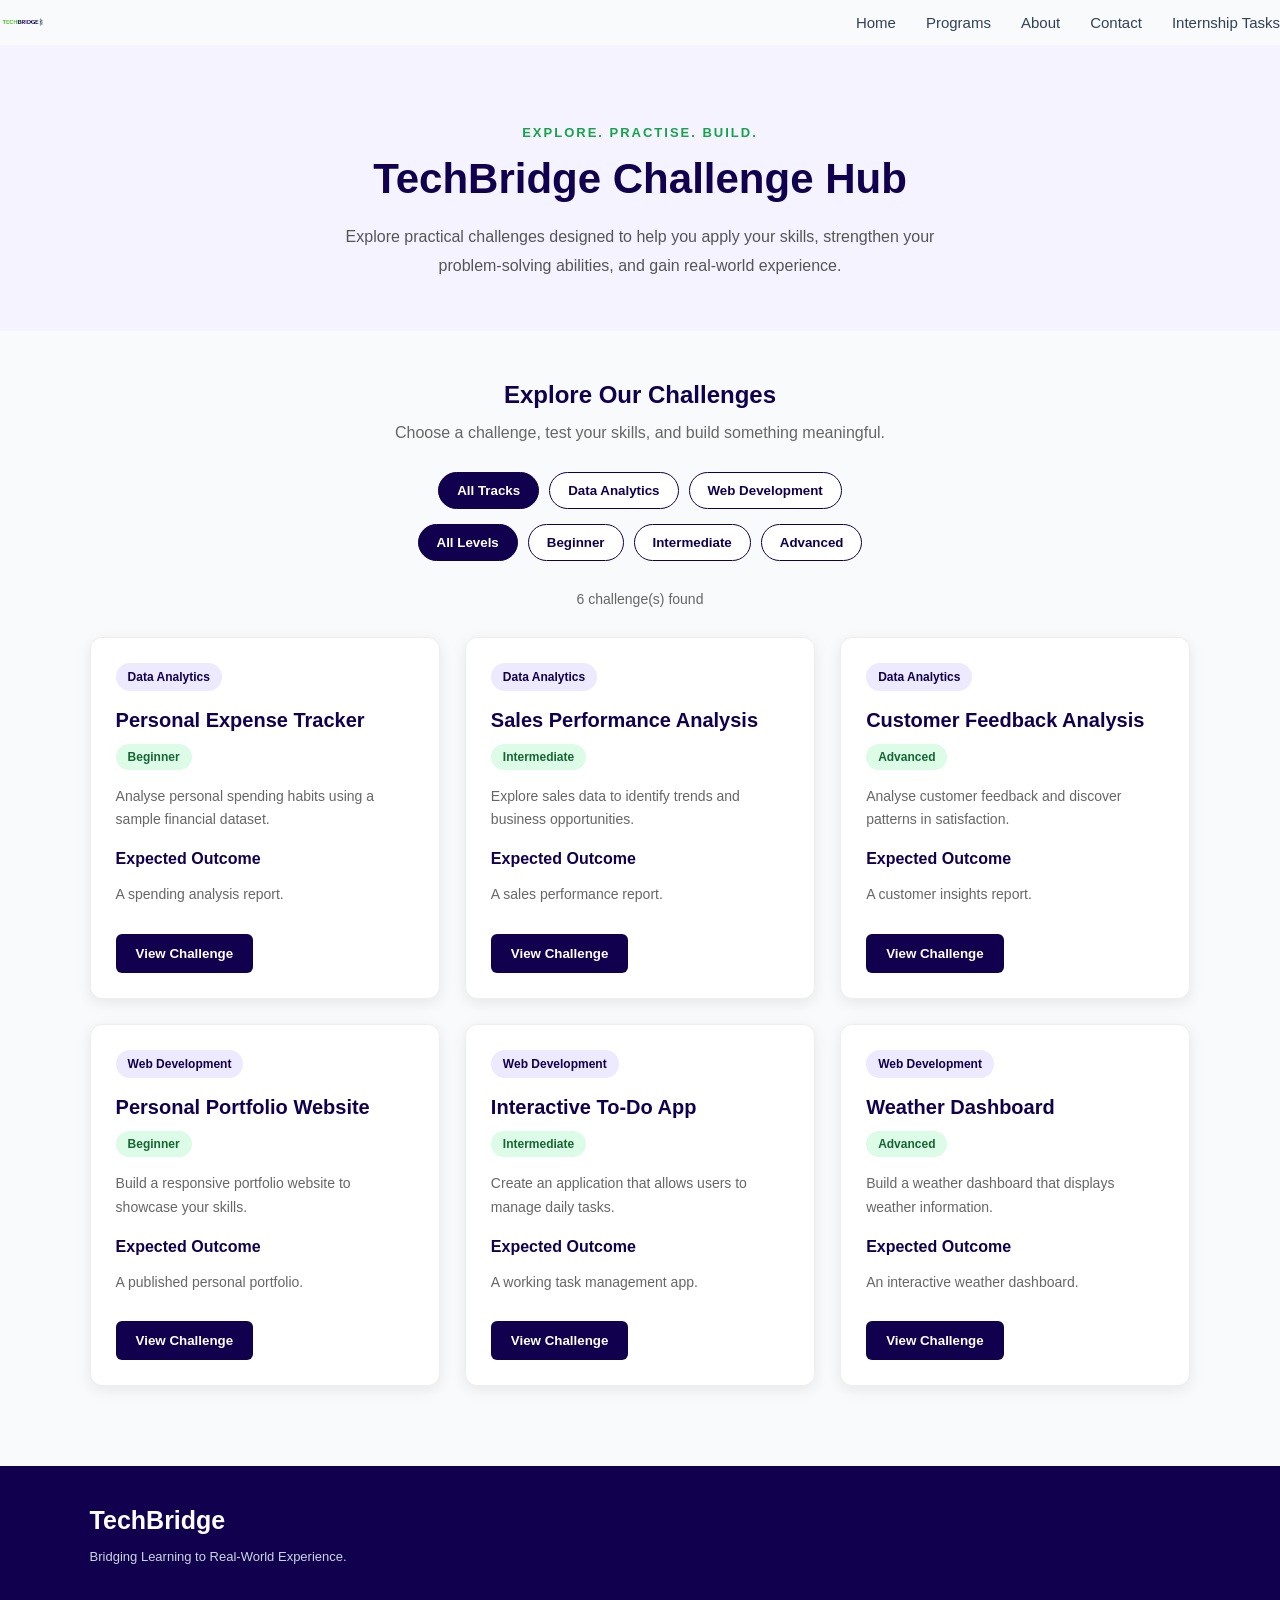
==== challenges.html @ ebfe81ba "Add files via upload" ====
<!DOCTYPE html>
<html lang="en">

    <head>
        <meta charset="UTF-8">
        <meta name="viewport" content="width=device-width, initial-scale=1.0">

        <title>TechBridge | Challenge Hub</title>

        <link rel="stylesheet" href="style.css">
    </head>

    <body>

        <!-- HEADER -->
        <header>
            <nav class="navbar">

                <div class="logo">
                    <img src="images/logo.png" alt="TechBridge Logo">
                </div>

                <ul class="nav-links">
                    <li><a href="index.html">Home</a></li>
                    <li><a href="programs.html">Programs</a></li>
                    <li><a href="index.html#about">About</a></li>
                    <li><a href="index.html#contact">Contact</a></li>
                    <li><a href="tasks.html">Internship Tasks</a></li>
                </ul>

            </nav>
        </header>

        <!-- MAIN CONTENT -->
        <main>

            <section class="challenge-hero">

                <p class="challenge-tag">EXPLORE. PRACTISE. BUILD.</p>

                <h1>TechBridge Challenge Hub</h1>

                <p>
                    Explore practical challenges designed to help you apply your skills,
                    strengthen your problem-solving abilities, and gain real-world experience.
                </p>

            </section>

            <section class="challenge-section">

            <h2>Explore Our Challenges</h2>

            <p>Choose a challenge, test your skills, and build something meaningful.</p>

            <div class="challenge-filters">
                <div id="track-filters">
        <button class="filter-btn active" data-track="All">All Tracks</button>
        <button class="filter-btn" data-track="Data Analytics">Data Analytics</button>
        <button class="filter-btn" data-track="Web Development">Web Development</button>
                </div>

                <div id="difficulty-filters">
                <button class="filter-btn active" data-difficulty="All">All Levels</button>
                <button class="filter-btn" data-difficulty="Beginner">Beginner</button>
                <button class="filter-btn" data-difficulty="Intermediate">Intermediate</button>
                <button class="filter-btn" data-difficulty="Advanced">Advanced</button>
                </div>
            </div>

            <div id="challenge-count"></div>

            <div id="challenge-container" class="challenge-grid">
                <!-- Challenge cards will be generated with JavaScript -->
            </div>

            </section><div class="challenge-modal" id="challenge-modal">

            <div class="modal-content">

                <button class="modal-close" id="modal-close">&times;</button>

                <div id="modal-details"></div>

            </div>

        </div>



        </main>

        <!-- FOOTER -->
            
        <footer class="footer">

            <div class="footer-container">

                <div class="footer-brand">
                    <h3>TechBridge</h3>
                    <p>Bridging Learning to Real-World Experience.</p>
                </div>

            </div>

        </footer>
        <script src="challenges.js"></script>
    </body>
</html>
---- style.css ----
/* GENERAL RESET */
* {
    margin: 0;
    padding: 0;
    box-sizing: border-box;
}

html {
    scroll-behavior: smooth;
}

body {
    font-family: Arial, sans-serif;
    background-color: #f8fafc;
    color: #172554;
}

/* HEADER */
.header {
    width: 100%;
    background-color: #ffffff;
    padding: 18px 7%;
    box-shadow: 0 2px 10px rgba(0, 0, 0, 0.05);
}

/* NAVIGATION */
.navbar {
    display: flex;
    justify-content: space-between;
    align-items: center;
}

/* LOGO */
.logo {
    display: flex;
    align-items: center;
    gap: 10px;
    text-decoration: none;
    color: #172554;
    font-size: 24px;
    font-weight: bold;
}

.logo img {
    width: 45px;
    height: 45px;
    object-fit: contain;
}

/* NAV LINKS */
.nav-links {
    display: flex;
    list-style: none;
    gap: 30px;
}

.nav-links a {
    text-decoration: none;
    color: #334155;
    font-size: 15px;
    transition: color 0.3s ease;
}

.nav-links a:hover {
    color: #0891b2;
}

/* APPLY BUTTON */
.nav-button {
    text-decoration: none;
    background-color: #0891b2;
    color: #ffffff;
    padding: 12px 22px;
    border-radius: 6px;
    font-weight: bold;
    transition: background-color 0.3s ease;
}

.nav-button:hover {
    background-color: #0e7490;
}


/* =========================
   HERO SECTION
========================= */

.hero {
    min-height: 650px;
    padding: 100px 7%;

    display: flex;
    align-items: center;
    justify-content: space-between;
    gap: 60px;

    background: #f8fafc;
}

/* HERO CONTENT */

.hero-content {
    flex: 1;
    max-width: 600px;
}

.hero-tag {
    color: #35b900;
    font-size: 14px;
    font-weight: bold;
    letter-spacing: 3px;
    margin-bottom: 20px;
}

.hero-content h1 {
    color: #10004d;
    font-size: 55px;
    line-height: 1.15;
    margin-bottom: 25px;
}

.hero-content h1 span {
    color: #35b900;
    display: block;
}

.hero-description {
    color: #64748b;
    font-size: 17px;
    line-height: 1.8;
    margin-bottom: 30px;
}

/* HERO BUTTONS */

.hero-buttons {
    display: flex;
    align-items: center;
    gap: 15px;
    flex-wrap: wrap;
}

.primary-btn,
.secondary-btn {
    display: inline-block;
    padding: 15px 24px;
    border-radius: 6px;
    text-decoration: none;
    font-weight: bold;
    transition: 0.3s ease;
}

.primary-btn {
    background: #35b900;
    color: white;
}

.primary-btn:hover {
    background: #278900;
    transform: translateY(-3px);
}

.secondary-btn {
    border: 2px solid #10004d;
    color: #10004d;
}

.secondary-btn:hover {
    background: #10004d;
    color: white;
}

.hero-note {
    margin-top: 25px;
    color: #64748b;
    font-size: 14px;
}

/* HERO VISUAL */

.hero-visual {
    flex: 1;
    display: flex;
    justify-content: center;
}

.visual-card {
    width: 100%;
    max-width: 430px;
    padding: 35px;
    border-radius: 18px;
    background: #10004d;
    color: white;
    box-shadow: 0 20px 50px rgba(16, 0, 77, 0.15);
}

.visual-label {
    color: #35b900;
    font-size: 12px;
    font-weight: bold;
    letter-spacing: 2px;
    margin-bottom: 20px;
}

.visual-card h2 {
    font-size: 30px;
    line-height: 1.3;
    margin-bottom: 30px;
}

.learning-path {
    display: flex;
    align-items: center;
    gap: 18px;
    padding: 18px 0;
    border-bottom: 1px solid rgba(255,255,255,0.15);
}

.path-icon {
    width: 45px;
    height: 45px;
    border-radius: 10px;
    background: #35b900;
    color: white;
    display: flex;
    align-items: center;
    justify-content: center;
    font-weight: bold;
}

.learning-path h3 {
    font-size: 16px;
    margin-bottom: 5px;
}

.learning-path p {
    color: #cbd5e1;
    font-size: 13px;
}

.internship-highlight {
    margin-top: 25px;
    padding: 18px;
    background: rgba(53, 185, 0, 0.15);
    border-radius: 10px;
}

.internship-highlight span {
    color: #35b900;
    font-size: 23px;
    font-weight: bold;
}

.internship-highlight p {
    margin-top: 5px;
    color: #e2e8f0;
    font-size: 14px;
}


/* RESPONSIVE HERO SECTION */

@media (max-width: 900px) {

    .hero {
        gap: 35px;
        padding: 80px 5%;
    }

    .hero-content h1 {
        font-size: 42px;
    }

}

@media (max-width: 650px) {

    .hero {
        flex-direction: column;
        padding: 65px 6%;
        text-align: center;
    }

    .hero-content {
        width: 100%;
    }

    .hero-content h1 {
        font-size: 38px;
    }

    .hero-buttons {
        justify-content: center;
    }

    .hero-visual {
        width: 100%;
    }

    .visual-card {
        padding: 25px;
    }

}


/* =========================
   ABOUT SECTION
========================= */

.about {
    padding: 100px 7%;
    background-color: #ffffff;
}

.about-container {
    display: flex;
    justify-content: space-between;
    align-items: center;
    gap: 70px;
}

/* ABOUT CONTENT */

.about-content {
    flex: 1;
    max-width: 550px;
}

.section-tag {
    color: #35b900;
    font-size: 13px;
    font-weight: bold;
    letter-spacing: 3px;
    margin-bottom: 20px;
}

.about-content h2 {
    color: #10004d;
    font-size: 40px;
    line-height: 1.3;
    margin-bottom: 25px;
}

.about-content h2 span {
    color: #35b900;
}

.about-content p:not(.section-tag) {
    color: #64748b;
    font-size: 16px;
    line-height: 1.9;
    margin-bottom: 18px;
}

.about-button {
    display: inline-block;
    margin-top: 15px;
    padding: 14px 23px;
    background-color: #10004d;
    color: #ffffff;
    text-decoration: none;
    border-radius: 6px;
    font-weight: bold;
    transition: 0.3s ease;
}

.about-button:hover {
    background-color: #35b900;
    transform: translateY(-3px);
}

/* ABOUT VISUAL CARDS */

.about-visual {
    flex: 1;
    display: flex;
    flex-direction: column;
    gap: 18px;
    max-width: 450px;
}

.about-box {
    padding: 25px;
    background-color: #f8fafc;
    border-left: 5px solid #35b900;
    border-radius: 8px;
    transition: 0.3s ease;
}

.about-box:hover {
    transform: translateX(8px);
    box-shadow: 0 10px 25px rgba(16, 0, 77, 0.08);
}

.about-number {
    color: #35b900;
    font-size: 14px;
    font-weight: bold;
}

.about-box h3 {
    color: #10004d;
    font-size: 21px;
    margin: 10px 0;
}

.about-box p {
    color: #64748b;
    font-size: 14px;
    line-height: 1.7;
}

/* ABOUT RESPONSIVENESS */

@media (max-width: 768px) {

    .about {
        padding: 70px 6%;
    }

    .about-container {
        flex-direction: column;
        align-items: stretch;
        gap: 40px;
    }

    .about-content h2 {
        font-size: 32px;
    }

    .about-visual {
        max-width: 100%;
    }

}


/* 
   PROGRAMS SECTION
 */

.programs {
    padding: 100px 7%;
    background-color: #f5f7fb;
}

.programs-container {
    max-width: 1200px;
    margin: auto;
}

/* SECTION HEADING */

.programs-heading {
    text-align: center;
    max-width: 650px;
    margin: 0 auto 55px;
}

.programs-heading h2 {
    color: #10004d;
    font-size: 42px;
    line-height: 1.3;
    margin-bottom: 18px;
}

.programs-heading h2 span {
    color: #35b900;
}

.programs-heading > p:last-child {
    color: #64748b;
    font-size: 16px;
    line-height: 1.8;
}

/* PROGRAM CARDS */

.program-cards {
    display: grid;
    grid-template-columns: repeat(2, 1fr);
    gap: 30px;
}

.program-card {
    background-color: #ffffff;
    padding: 40px;
    border-radius: 14px;
    border: 1px solid #e2e8f0;
    transition: 0.3s ease;
}

.program-card:hover {
    transform: translateY(-8px);
    box-shadow: 0 15px 35px rgba(16, 0, 77, 0.1);
}

/* PROGRAM ICONS */

.program-icon {
    width: 65px;
    height: 65px;
    display: flex;
    align-items: center;
    justify-content: center;
    border-radius: 12px;
    font-size: 20px;
    font-weight: bold;
    margin-bottom: 25px;
}

.analytics-icon {
    background-color: #e9f9e3;
    color: #278900;
}

.web-icon {
    background-color: #10004d;
    color: #ffffff;
}

/* PROGRAM TEXT */

.program-label {
    display: block;
    color: #35b900;
    font-size: 12px;
    font-weight: bold;
    letter-spacing: 2px;
    margin-bottom: 15px;
}

.program-card h3 {
    color: #10004d;
    font-size: 25px;
    margin-bottom: 15px;
}

.program-card p {
    color: #64748b;
    font-size: 15px;
    line-height: 1.8;
    margin-bottom: 25px;
}

/* PROGRAM LINKS */

.program-link {
    color: #278900;
    text-decoration: none;
    font-weight: bold;
    font-size: 15px;
}

.program-link:hover {
    color: #10004d;
}

/* FEATURED CARD */

.featured-card {
    border-top: 5px solid #35b900;
}

/* PROGRAM RESPONSIVENESS */

@media (max-width: 768px) {

    .programs {
        padding: 75px 6%;
    }

    .programs-heading h2 {
        font-size: 32px;
    }

    .program-cards {
        grid-template-columns: 1fr;
    }

    .program-card {
        padding: 30px;
    }

}


/*
   INTERNSHIP SECTION
 */

.internship {
    padding: 100px 7%;
    background-color: #10004d;
}

.internship-container {
    max-width: 1200px;
    margin: auto;

    display: flex;
    align-items: center;
    justify-content: space-between;
    gap: 70px;
}

/* LEFT CONTENT */

.internship-content {
    flex: 1;
    max-width: 600px;
}

.internship-content h2 {
    color: #ffffff;
    font-size: 42px;
    line-height: 1.3;
    margin-bottom: 25px;
}

.internship-content h2 span {
    color: #35b900;
}

.internship-description {
    color: #cbd5e1;
    font-size: 16px;
    line-height: 1.9;
    margin-bottom: 30px;
}

/* BENEFITS */

.internship-benefits {
    display: flex;
    flex-direction: column;
    gap: 20px;
    margin-bottom: 35px;
}

.benefit {
    display: flex;
    align-items: flex-start;
    gap: 15px;
}

.check {
    min-width: 25px;
    height: 25px;
    display: flex;
    align-items: center;
    justify-content: center;

    background-color: #35b900;
    color: white;

    border-radius: 50%;
    font-weight: bold;
}

.benefit p {
    color: #e2e8f0;
    font-size: 15px;
    line-height: 1.7;
}

/* INTERNSHIP BUTTON */

.internship-btn {
    display: inline-block;
    padding: 15px 25px;
    background-color: #35b900;
    color: white;
    text-decoration: none;
    border-radius: 6px;
    font-weight: bold;
    transition: 0.3s ease;
}

.internship-btn:hover {
    background-color: #278900;
    transform: translateY(-3px);
}

/* RIGHT VISUAL */

.internship-visual {
    flex: 1;
    display: flex;
    justify-content: center;
}

.duration-card {
    width: 100%;
    max-width: 380px;
    padding: 40px 35px;

    background-color: #ffffff;
    border-radius: 18px;
    text-align: center;

    box-shadow: 0 20px 50px rgba(0, 0, 0, 0.2);
}

.duration-label {
    color: #64748b;
    font-size: 12px;
    font-weight: bold;
    letter-spacing: 3px;
}

.duration-card h3 {
    color: #10004d;
    font-size: 110px;
    line-height: 1;
    margin-top: 20px;
}

.days-text {
    color: #35b900;
    font-size: 25px;
    font-weight: bold;
    letter-spacing: 5px;
}

.duration-divider {
    width: 60px;
    height: 4px;
    background-color: #35b900;
    margin: 25px auto;
    border-radius: 5px;
}

.duration-message {
    color: #64748b;
    font-size: 15px;
    line-height: 1.8;
}

.duration-footer {
    margin-top: 30px;
    padding-top: 20px;
    border-top: 1px solid #e2e8f0;

    color: #10004d;
    font-size: 10px;
    font-weight: bold;
    letter-spacing: 1px;
}

/* RESPONSIVE DESIGN */

@media (max-width: 768px) {

    .internship {
        padding: 75px 6%;
    }

    .internship-container {
        flex-direction: column;
        align-items: stretch;
        gap: 45px;
    }

    .internship-content h2 {
        font-size: 32px;
    }

    .internship-visual {
        width: 100%;
    }

    .duration-card {
        max-width: 100%;
    }

    .duration-card h3 {
        font-size: 90px;
    }

}


/*
   APPLICATION SECTION
*/

.application {
    padding: 100px 7%;
    background: #f8fafc;
}

.application-container {
    max-width: 1100px;
    margin: auto;
    text-align: center;
}

.application-container h2 {
    color: #10004d;
    font-size: 42px;
    line-height: 1.3;
    margin-bottom: 20px;
}

.application-container h2 span {
    color: #35b900;
}

.application-description {
    max-width: 650px;
    margin: 0 auto 50px;
    color: #64748b;
    line-height: 1.8;
    font-size: 16px;
}

/* ACTION CARDS */

.action-cards {
    display: grid;
    grid-template-columns: repeat(2, 1fr);
    gap: 30px;
    text-align: left;
}

.action-card {
    padding: 40px;
    background: white;
    border-radius: 14px;
    border: 1px solid #e2e8f0;
    transition: 0.3s ease;
}

.action-card:hover {
    transform: translateY(-7px);
    box-shadow: 0 15px 35px rgba(16, 0, 77, 0.1);
}

.action-icon {
    width: 50px;
    height: 50px;
    display: flex;
    align-items: center;
    justify-content: center;
    background: #e9f9e3;
    color: #278900;
    border-radius: 10px;
    font-weight: bold;
    margin-bottom: 25px;
}

.action-card h3 {
    color: #10004d;
    font-size: 23px;
    margin-bottom: 15px;
}

.action-card p {
    color: #64748b;
    line-height: 1.8;
    font-size: 15px;
    margin-bottom: 25px;
}

.action-btn {
    display: inline-block;
    padding: 13px 20px;
    text-decoration: none;
    border-radius: 6px;
    font-weight: bold;
    transition: 0.3s ease;
}

.apply-action {
    background: #35b900;
    color: white;
}

.apply-action:hover {
    background: #278900;
}

.community-action {
    background: #10004d;
    color: white;
}

.community-action:hover {
    background: #278900;
}

/* RESPONSIVENESS */

@media (max-width: 768px) {

    .application {
        padding: 75px 6%;
    }

    .application-container h2 {
        font-size: 32px;
    }

    .action-cards {
        grid-template-columns: 1fr;
    }

    .action-card {
        padding: 30px;
    }

}


/* =========================
   CONTACT SECTION
========================= */

.contact {
    padding: 90px 7%;
    background: white;
    text-align: center;
}

.contact-container {
    max-width: 700px;
    margin: auto;
}

.contact h2 {
    color: #10004d;
    font-size: 40px;
    margin-bottom: 20px;
}

.contact-container > p:not(.section-tag) {
    color: #64748b;
    line-height: 1.8;
    margin-bottom: 25px;
}

.email-link {
    color: #278900;
    font-weight: bold;
    text-decoration: none;
    font-size: 18px;
}

.social-links {
    display: flex;
    justify-content: center;
    gap: 25px;
    margin-top: 30px;
}

.social-links a {
    color: #10004d;
    text-decoration: none;
    font-weight: bold;
}

.social-links a:hover {
    color: #35b900;
}

/*
   FOOTER
 */

.footer {
    padding: 40px 7%;
    background: #10004d;
    color: white;
}

.footer-container {
    max-width: 1200px;
    margin: auto;

    display: flex;
    justify-content: space-between;
    align-items: center;
    gap: 30px;
}

.footer-brand h3 {
    font-size: 25px;
    margin-bottom: 10px;
}

.footer-brand p,
.footer-info p {
    color: #cbd5e1;
    font-size: 13px;
    line-height: 1.8;
}

.footer-info {
    text-align: right;
}

/* FOOTER RESPONSIVENESS */

@media (max-width: 650px) {

    .footer-container {
        flex-direction: column;
        text-align: center;
    }

    .footer-info {
        text-align: center;
    }

    .contact h2 {
        font-size: 32px;
    }

    .email-link {
        font-size: 15px;
    }

}


/* PROGRAM SKILLS */

.program-card h4 {
    color: #10004d;
    font-size: 16px;
    margin-bottom: 15px;
}

.skill-list {
    list-style: none;
}

.skill-list li {
    color: #64748b;
    font-size: 14px;
    padding: 10px 0;
    border-bottom: 1px solid #e2e8f0;
}

.skill-list li::before {
    content: "✓";
    color: #35b900;
    font-weight: bold;
    margin-right: 10px;
}


/* PROGRAMS PAGE HERO */

.programs-hero {
    padding: 100px 7%;
    background: #f8fafc;
    text-align: center;
}

.programs-hero-content {
    max-width: 800px;
    margin: auto;
}

.programs-hero h1 {
    color: #10004d;
    font-size: 50px;
    line-height: 1.2;
    margin-bottom: 25px;
}

.programs-hero h1 span {
    display: block;
    color: #35b900;
}

.programs-hero-content > p:not(.section-tag) {
    color: #64748b;
    font-size: 17px;
    line-height: 1.8;
    margin-bottom: 30px;
}

/* PROGRAM APPLICATION CTA */

.program-cta {
    padding: 90px 7%;
    background: #10004d;
    text-align: center;
}

.program-cta-content {
    max-width: 750px;
    margin: auto;
}

.program-cta h2 {
    color: white;
    font-size: 40px;
    line-height: 1.3;
    margin-bottom: 20px;
}

.program-cta h2 span {
    color: #35b900;
}

.program-cta-content > p:not(.section-tag) {
    color: #cbd5e1;
    line-height: 1.8;
    margin-bottom: 30px;
}

.program-cta .secondary-btn {
    border-color: white;
    color: white;
    margin-left: 10px;
}

.program-cta .secondary-btn:hover {
    background: white;
    color: #10004d;
}

/* PROGRAMS PAGE RESPONSIVENESS */

@media (max-width: 650px) {

    .programs-hero {
        padding: 70px 6%;
    }

    .programs-hero h1 {
        font-size: 36px;
    }

    .program-cta {
        padding: 70px 6%;
    }

    .program-cta h2 {
        font-size: 32px;
    }

    .program-cta .secondary-btn {
        margin: 15px 0 0;
    }

}


/* INTERNSHIP TASKS HERO */
.tasks-hero {
    padding: 100px 7%;
    background: #f8fafc;
    text-align: center;
}

.tasks-hero-content {
    max-width: 850px;
    margin: auto;
}

.tasks-hero h1 {
    color: #10004d;
    font-size: 50px;
    line-height: 1.2;
    margin: 20px 0;
}

.tasks-hero h1 span {
    display: block;
    color: #35b900;
}

.tasks-hero-content > p:not(.section-tag) {
    color: #64748b;
    font-size: 17px;
    line-height: 1.8;
    margin-bottom: 35px;
}

.tasks-hero-stats {
    display: flex;
    justify-content: center;
    gap: 60px;
    margin: 40px 0;
}

.tasks-hero-stats h3 {
    color: #10004d;
    font-size: 25px;
    margin-bottom: 8px;
}

.tasks-hero-stats p {
    color: #64748b;
    font-size: 14px;
}

@media (max-width: 650px) {
    .tasks-hero {
        padding: 70px 6%;
    }

    .tasks-hero h1 {
        font-size: 36px;
    }

    .tasks-hero-stats {
        gap: 25px;
        flex-wrap: wrap;
    }
}


/* INTERNSHIP TASK ROADMAP */
.task-roadmap {
    padding: 90px 7%;
    background: white;
}

.roadmap-heading {
    max-width: 700px;
    margin: 0 auto 50px;
    text-align: center;
}

.roadmap-heading h2 {
    color: #10004d;
    font-size: 38px;
    margin: 15px 0;
}

.roadmap-heading > p:not(.section-tag) {
    color: #64748b;
    font-size: 16px;
    line-height: 1.8;
}

.task-grid {
    display: grid;
    grid-template-columns: repeat(2, 1fr);
    gap: 25px;
    max-width: 1150px;
    margin: auto;
}

.task-card {
    padding: 30px;
    border: 1px solid #e2e8f0;
    border-radius: 12px;
    background: #fff;
    transition: transform 0.3s ease, box-shadow 0.3s ease;
}

.task-card:hover {
    transform: translateY(-6px);
    box-shadow: 0 12px 25px rgba(16, 0, 77, 0.08);
}

.task-top {
    display: flex;
    justify-content: space-between;
    align-items: center;
    margin-bottom: 20px;
}

.task-number {
    color: #10004d;
    font-size: 30px;
    font-weight: bold;
}

.task-day {
    color: #35b900;
    background: #f0fbe9;
    padding: 7px 14px;
    border-radius: 20px;
    font-size: 12px;
    font-weight: bold;
}

.task-level {
    display: inline-block;
    padding: 6px 12px;
    border-radius: 20px;
    font-size: 11px;
    font-weight: bold;
    margin-bottom: 15px;
}

.beginner {
    background: #eaf7e5;
    color: #268000;
}

.intermediate {
    background: #fff4dc;
    color: #9a6500;
}

.advanced {
    background: #eee9ff;
    color: #4b2a9b;
}

.task-card h3 {
    color: #10004d;
    font-size: 20px;
    line-height: 1.4;
    margin-bottom: 12px;
}

.task-card p {
    color: #64748b;
    font-size: 14px;
    line-height: 1.8;
}

@media (max-width: 768px) {
    .task-grid {
        grid-template-columns: 1fr;
    }

    .roadmap-heading h2 {
        font-size: 30px;
    }
}

@media (max-width: 650px) {
    .task-roadmap {
        padding: 70px 6%;
    }

    .task-card {
        padding: 24px;
    }
}


/* LEARNING JOURNEY */
.learning-journey {
    padding: 90px 7%;
    background: #f8fafc;
}

.journey-heading {
    max-width: 700px;
    text-align: center;
    margin: 0 auto 50px;
}

.journey-heading h2 {
    color: #10004d;
    font-size: 38px;
    margin: 15px 0;
}

.journey-heading > p:not(.section-tag) {
    color: #64748b;
    line-height: 1.8;
}

.journey-stages {
    display: grid;
    grid-template-columns: repeat(3, 1fr);
    gap: 25px;
    max-width: 1150px;
    margin: auto;
}

.journey-stage {
    background: white;
    padding: 30px;
    border-radius: 12px;
    border-bottom: 4px solid #35b900;
}

.stage-number {
    color: #35b900;
    font-size: 32px;
    font-weight: bold;
    margin-bottom: 20px;
}

.journey-stage h3 {
    color: #10004d;
    font-size: 21px;
    margin-bottom: 10px;
}

.journey-stage span {
    display: inline-block;
    color: #35b900;
    font-size: 13px;
    font-weight: bold;
    margin-bottom: 15px;
}

.journey-stage p {
    color: #64748b;
    font-size: 14px;
    line-height: 1.8;
}

@media (max-width: 768px) {
    .journey-stages {
        grid-template-columns: 1fr;
    }

    .journey-heading h2 {
        font-size: 30px;
    }
}

@media (max-width: 650px) {
    .learning-journey {
        padding: 70px 6%;
    }
}


/* TASKS CALL TO ACTION */
.tasks-cta {
    padding: 90px 7%;
    background: #10004d;
    text-align: center;
}

.tasks-cta-content {
    max-width: 750px;
    margin: auto;
}

.tasks-cta h2 {
    color: white;
    font-size: 40px;
    line-height: 1.3;
    margin: 20px 0;
}

.tasks-cta h2 span {
    display: block;
    color: #35b900;
}

.tasks-cta-content > p:not(.section-tag) {
    color: #cbd5e1;
    line-height: 1.8;
    margin-bottom: 30px;
}

.tasks-cta-buttons {
    display: flex;
    justify-content: center;
    gap: 15px;
    flex-wrap: wrap;
}

.tasks-cta .secondary-btn {
    border-color: white;
    color: white;
}

.tasks-cta .secondary-btn:hover {
    background: white;
    color: #10004d;
}

@media (max-width: 650px) {
    .tasks-cta {
        padding: 70px 6%;
    }

    .tasks-cta h2 {
        font-size: 32px;
    }
}

/* TASK AVAILABILITY STATUS */
.task-status {
    display: inline-block;
    padding: 6px 12px;
    border-radius: 20px;
    font-size: 11px;
    font-weight: bold;
}

.current-status {
    background: #eaf7e5;
    color: #268000;
}

/* INTERACTIVE INTERNSHIP ROADMAP */

.interactive-roadmap {
    padding: 90px 8%;
    background-color: #f5f7f5;
}

.interactive-roadmap .roadmap-heading {
    text-align: center;
    max-width: 700px;
    margin: 0 auto 45px;
}

.interactive-roadmap .roadmap-heading h2 {
    font-size: 36px;
    color: #172554;
    margin: 15px 0;
}

.interactive-roadmap .roadmap-heading p {
    line-height: 1.7;
    color: #555;
}

/* TRACK BUTTONS */

.track-selection {
    display: flex;
    justify-content: center;
    gap: 15px;
    margin-bottom: 35px;
}

.track-btn {
    padding: 14px 25px;
    border: 2px solid #176b3a;
    background: transparent;
    color: #176b3a;
    border-radius: 8px;
    font-weight: 600;
    cursor: pointer;
    transition: 0.3s ease;
}

.track-btn:hover,
.track-btn.active {
    background-color: #176b3a;
    color: white;
}

/* SELECTED TRACK */

.selected-track {
    text-align: center;
    margin-bottom: 35px;
}

.selected-track h3 {
    font-size: 28px;
    color: #172554;
    margin: 10px 0;
}

/* INTERACTIVE TASK GRID */

.interactive-task-grid {
    display: grid;
    grid-template-columns: repeat(2, 1fr);
    gap: 25px;
    max-width: 1100px;
    margin: auto;
}

.interactive-task-card {
    background: white;
    padding: 28px;
    border-radius: 12px;
    border: 1px solid #e2e8e2;
    box-shadow: 0 5px 15px rgba(0, 0, 0, 0.04);
    transition: transform 0.3s ease;
}

.interactive-task-card:hover {
    transform: translateY(-5px);
}

.interactive-task-top {
    display: flex;
    justify-content: space-between;
    margin-bottom: 18px;
}

.interactive-task-number {
    font-size: 22px;
    font-weight: 700;
    color: #176b3a;
}

.interactive-task-day {
    font-size: 13px;
    font-weight: 600;
    color: #64748b;
}

.interactive-task-card h3 {
    color: #172554;
    margin: 15px 0 10px;
}

.interactive-task-card p {
    color: #555;
    line-height: 1.7;
}

.interactive-task-level {
    display: inline-block;
    padding: 6px 12px;
    background: #e7f5eb;
    color: #176b3a;
    border-radius: 20px;
    font-size: 12px;
    font-weight: 600;
}

/* MOBILE RESPONSIVENESS */

@media (max-width: 768px) {
    .interactive-roadmap {
        padding: 65px 5%;
    }

    .interactive-roadmap .roadmap-heading h2 {
        font-size: 28px;
    }

    .interactive-task-grid {
        grid-template-columns: 1fr;
    }

    .track-selection {
        flex-direction: column;
        align-items: stretch;
    }

    .track-btn {
        width: 100%;
    }
}

/* 30-DAY PROGRESSION TIMELINE */

.progress-timeline {
    max-width: 1100px;
    margin: 0 auto 45px;
    text-align: center;
}

.progress-timeline h3 {
    color: #172554;
    margin-bottom: 25px;
    font-size: 22px;
}

.timeline-days {
    display: grid;
    grid-template-columns: repeat(4, 1fr);
    gap: 15px;
}

.timeline-item {
    background: white;
    border: 1px solid #176b3a;
    color: #176b3a;
    padding: 15px 10px;
    border-radius: 8px;
    font-weight: 600;
}

@media (max-width: 768px) {
    .timeline-days {
        grid-template-columns: repeat(2, 1fr);
    }
}

/* DIFFICULTY LEVEL INDICATORS */

.interactive-task-level {
    display: inline-block;
    padding: 7px 13px;
    border-radius: 20px;
    font-size: 12px;
    font-weight: 700;
}

.interactive-task-level.beginner {
    background: #dcfce7;
    color: #166534;
}

.interactive-task-level.progressing {
    background: #fef3c7;
    color: #92400e;
}

.interactive-task-level.intermediate {
    background: #dbeafe;
    color: #1e40af;
}

/* CHALLENGE HUB HERO */
.challenge-hero {
    text-align: center;
    padding: 80px 7% 50px;
    background: #f5f3ff;
}

.challenge-tag {
    color: #16a34a;
    font-weight: bold;
    letter-spacing: 2px;
    font-size: 13px;
    margin-bottom: 15px;
}

.challenge-hero h1 {
    color: #10004d;
    font-size: 42px;
    margin-bottom: 20px;
}

.challenge-hero > p:last-child {
    max-width: 650px;
    margin: auto;
    color: #555;
    line-height: 1.8;
}

/* CHALLENGE SECTION */
.challenge-section {
    padding: 50px 7% 80px;
}

.challenge-section h2 {
    color: #10004d;
    text-align: center;
    margin-bottom: 15px;
}

.challenge-section > p {
    text-align: center;
    color: #666;
    margin-bottom: 30px;
}

@media (max-width: 600px) {
    .challenge-hero h1 {
        font-size: 30px;
    }
}


/* CHALLENGE CARDS */
.challenge-grid {
    display: grid;
    grid-template-columns: repeat(3, 1fr);
    gap: 25px;
    margin-top: 30px;
}

.challenge-card {
    background: white;
    padding: 25px;
    border-radius: 12px;
    box-shadow: 0 4px 15px rgba(0, 0, 0, 0.08);
    border: 1px solid #eee;
    transition: transform 0.3s ease;
}

.challenge-card:hover {
    transform: translateY(-6px);
}

.challenge-track {
    display: inline-block;
    background: #ede9fe;
    color: #10004d;
    padding: 7px 12px;
    border-radius: 20px;
    font-size: 12px;
    font-weight: bold;
}

.challenge-card h3 {
    color: #10004d;
    margin: 18px 0 12px;
    font-size: 20px;
}

.difficulty {
    display: inline-block;
    background: #dcfce7;
    color: #166534;
    padding: 6px 12px;
    border-radius: 20px;
    font-size: 12px;
    font-weight: bold;
}

.challenge-card p {
    color: #666;
    line-height: 1.7;
    font-size: 14px;
    margin: 15px 0;
}

.challenge-card h4 {
    color: #10004d;
    margin-top: 18px;
}

.challenge-card button {
    background: #10004d;
    color: white;
    border: none;
    padding: 12px 20px;
    border-radius: 6px;
    cursor: pointer;
    margin-top: 12px;
    font-weight: bold;
}

.challenge-card button:hover {
    background: #16a34a;
}

@media (max-width: 900px) {
    .challenge-grid {
        grid-template-columns: repeat(2, 1fr);
    }
}

@media (max-width: 600px) {
    .challenge-grid {
        grid-template-columns: 1fr;
    }

    .challenge-card {
        padding: 20px;
    }
}


.challenge-filters {
    display: flex;
    flex-direction: column;
    align-items: center;
    gap: 15px;
    margin: 30px 0;
}

#track-filters,
#difficulty-filters {
    display: flex;
    flex-wrap: wrap;
    justify-content: center;
    gap: 10px;
}

.filter-btn {
    padding: 10px 18px;
    border: 1px solid #10004d;
    border-radius: 25px;
    background: white;
    color: #10004d;
    cursor: pointer;
    font-weight: 600;
}

.filter-btn:hover,
.filter-btn.active {
    background: #10004d;
    color: white;
}

#challenge-count {
    text-align: center;
    color: #666;
    font-size: 14px;
    margin-bottom: 20px;
}


/* CHALLENGE DETAILS MODAL */

.challenge-modal {
    display: none;
    position: fixed;
    z-index: 1000;
    inset: 0;
    background: rgba(0, 0, 0, 0.7);
    justify-content: center;
    align-items: center;
    padding: 20px;
}

.challenge-modal.active {
    display: flex;
}

.modal-content {
    background: white;
    width: 100%;
    max-width: 600px;
    max-height: 85vh;
    overflow-y: auto;
    padding: 35px;
    border-radius: 12px;
    position: relative;
}

.modal-close {
    position: absolute;
    top: 12px;
    right: 18px;
    background: none;
    border: none;
    font-size: 30px;
    color: #10004d;
    cursor: pointer;
}

.modal-content h2 {
    color: #10004d;
    margin-bottom: 20px;
}

.modal-content p {
    color: #555;
    line-height: 1.8;
    margin: 12px 0;
}

.modal-content strong {
    color: #10004d;
}

@media (max-width: 600px) {
    .modal-content {
        padding: 30px 20px;
    }
}
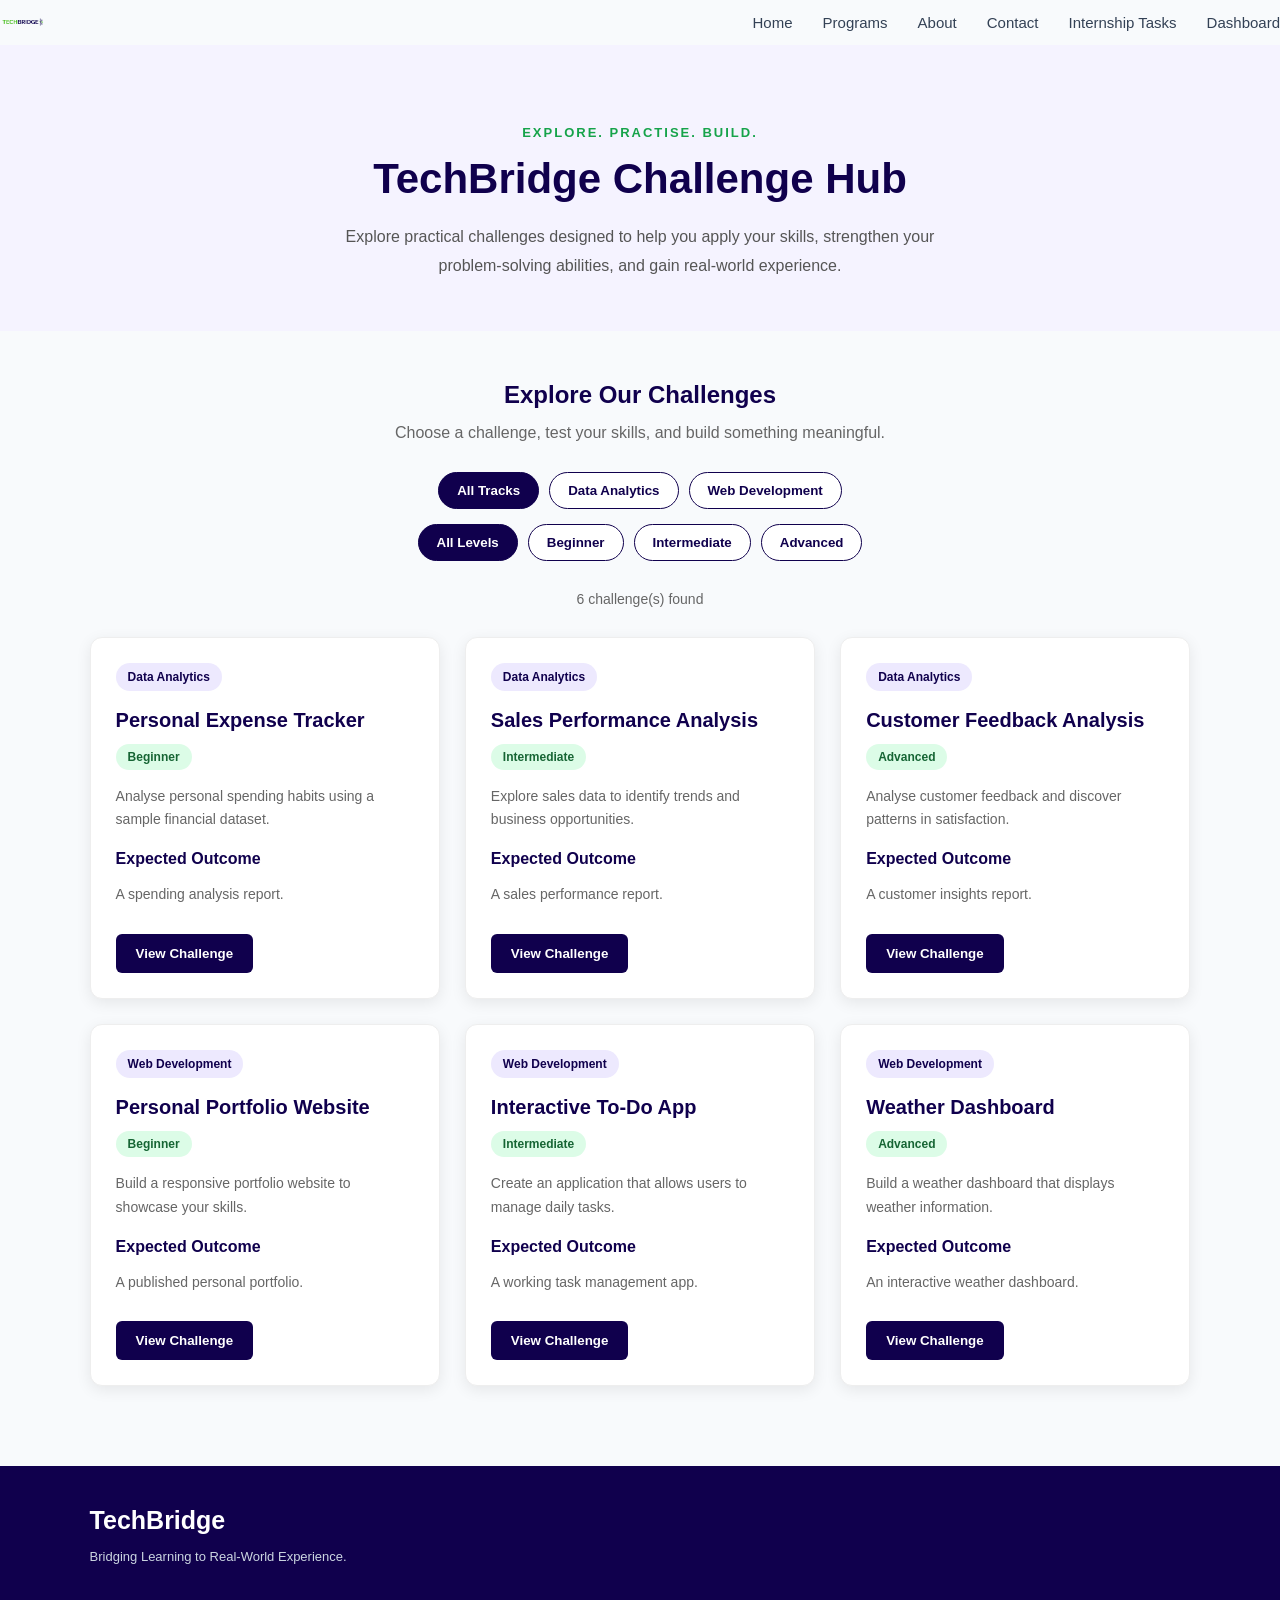
==== commit 8b2956a1: "Add files via upload" ====
--- a/challenges.html
+++ b/challenges.html
@@ -27,6 +27,7 @@
                     <li><a href="index.html#about">About</a></li>
                     <li><a href="index.html#contact">Contact</a></li>
                     <li><a href="tasks.html">Internship Tasks</a></li>
+                    <li><a href="dashboard.html">Dashboard</a></li>
                 </ul>
 
             </nav>
--- a/style.css
+++ b/style.css
@@ -1947,3 +1947,386 @@
         padding: 30px 20px;
     }
 }
+
+
+/* INTERN DASHBOARD */
+
+.dashboard-welcome {
+    background: linear-gradient(135deg, #10004d, #35108a);
+    color: white;
+    padding: 65px 7%;
+    border-radius: 12px;
+    margin: 40px 7%;
+}
+
+.dashboard-label {
+    color: #86efac;
+    font-size: 13px;
+    font-weight: bold;
+    letter-spacing: 2px;
+    margin-bottom: 15px;
+}
+
+.welcome-content h1 {
+    font-size: 38px;
+    margin-bottom: 12px;
+}
+
+.welcome-content h3 {
+    color: #c4b5fd;
+    margin-bottom: 15px;
+}
+
+.welcome-content > p:not(.dashboard-label) {
+    line-height: 1.8;
+    max-width: 600px;
+    margin-bottom: 20px;
+}
+
+.intern-status {
+    display: inline-block;
+    background: #16a34a;
+    padding: 9px 16px;
+    border-radius: 25px;
+    font-size: 13px;
+}
+
+/* PROGRESS SECTION */
+
+.dashboard-progress {
+    padding: 40px 7%;
+}
+
+.dashboard-progress h2 {
+    color: #10004d;
+    margin-bottom: 25px;
+}
+
+.progress-summary {
+    display: grid;
+    grid-template-columns: repeat(3, 1fr);
+    gap: 20px;
+}
+
+.progress-card {
+    background: #f5f3ff;
+    padding: 25px;
+    text-align: center;
+    border-radius: 10px;
+}
+
+.progress-card h3 {
+    color: #10004d;
+    font-size: 30px;
+    margin-bottom: 8px;
+}
+
+.progress-card p {
+    color: #666;
+    font-size: 14px;
+}
+
+.progress-bar-container {
+    height: 14px;
+    background: #e5e7eb;
+    border-radius: 20px;
+    overflow: hidden;
+    margin-top: 30px;
+}
+
+.progress-bar {
+    width: 0%;
+    height: 100%;
+    background: #16a34a;
+    border-radius: 20px;
+    transition: width 0.4s ease;
+}
+
+#progress-text {
+    margin-top: 12px;
+    color: #666;
+    font-size: 14px;
+}
+
+@media (max-width: 600px) {
+    .dashboard-welcome {
+        margin: 25px 5%;
+        padding: 40px 25px;
+    }
+
+    .welcome-content h1 {
+        font-size: 28px;
+    }
+
+    .progress-summary {
+        grid-template-columns: 1fr;
+    }
+}
+
+/* DASHBOARD TASK TRACKER */
+
+.dashboard-tasks,
+.dashboard-challenges {
+    padding: 40px 7%;
+}
+
+.dashboard-tasks h2,
+.dashboard-challenges h2 {
+    color: #10004d;
+    margin-bottom: 12px;
+}
+
+.dashboard-tasks > p,
+.dashboard-challenges > p {
+    color: #666;
+    margin-bottom: 25px;
+}
+
+.dashboard-task-filters {
+    display: flex;
+    flex-wrap: wrap;
+    gap: 12px;
+    margin-bottom: 25px;
+}
+
+.task-filter {
+    padding: 10px 18px;
+    border: 1px solid #ddd;
+    border-radius: 25px;
+    background: white;
+    color: #10004d;
+    cursor: pointer;
+}
+
+.task-filter.active,
+.task-filter:hover {
+    background: #10004d;
+    color: white;
+}
+
+#dashboard-task-count {
+    margin-bottom: 20px;
+    font-weight: bold;
+    color: #555;
+}
+
+.dashboard-task-grid {
+    display: grid;
+    grid-template-columns: repeat(2, 1fr);
+    gap: 20px;
+}
+
+.dashboard-task-card {
+    background: white;
+    border: 1px solid #e5e7eb;
+    border-radius: 12px;
+    padding: 25px;
+    box-shadow: 0 3px 12px rgba(0, 0, 0, 0.04);
+}
+
+.dashboard-task-card h3 {
+    color: #10004d;
+    margin-bottom: 10px;
+}
+
+.dashboard-task-card p {
+    color: #666;
+    line-height: 1.6;
+    margin-bottom: 15px;
+}
+
+.task-status {
+    display: inline-block;
+    padding: 6px 12px;
+    border-radius: 20px;
+    font-size: 12px;
+    font-weight: bold;
+    margin-bottom: 15px;
+    background: #f3f4f6;
+}
+
+.task-card-actions {
+    display: flex;
+    flex-wrap: wrap;
+    gap: 10px;
+}
+
+.task-card-actions button {
+    padding: 9px 14px;
+    border: none;
+    border-radius: 6px;
+    cursor: pointer;
+}
+
+.view-task-btn {
+    background: #eee8ff;
+    color: #10004d;
+}
+
+.complete-task-btn {
+    background: #16a34a;
+    color: white;
+}
+
+/* CHALLENGE PREVIEW */
+
+.challenge-preview {
+    background: #f5f3ff;
+    padding: 30px;
+    border-radius: 12px;
+    display: flex;
+    justify-content: space-between;
+    align-items: center;
+    gap: 25px;
+}
+
+.challenge-preview h3 {
+    color: #10004d;
+    margin-bottom: 10px;
+}
+
+.challenge-preview p {
+    color: #555;
+    line-height: 1.6;
+}
+
+.explore-challenges-btn {
+    display: inline-block;
+    background: #10004d;
+    color: white;
+    padding: 12px 20px;
+    border-radius: 7px;
+    text-decoration: none;
+    white-space: nowrap;
+}
+
+@media (max-width: 700px) {
+    .dashboard-task-grid {
+        grid-template-columns: 1fr;
+    }
+
+    .challenge-preview {
+        flex-direction: column;
+        align-items: flex-start;
+    }
+}
+
+/* TASK DETAILS MODAL */
+
+.task-modal {
+    display: none;
+    position: fixed;
+    inset: 0;
+    background: rgba(0, 0, 0, 0.65);
+    z-index: 1000;
+    justify-content: center;
+    align-items: center;
+    padding: 20px;
+}
+
+.task-modal.show {
+    display: flex;
+}
+
+.task-modal-content {
+    background: white;
+    width: 100%;
+    max-width: 500px;
+    padding: 35px;
+    border-radius: 12px;
+    position: relative;
+}
+
+.task-modal-content h2 {
+    color: #10004d;
+    margin-bottom: 15px;
+}
+
+.task-modal-content p {
+    color: #555;
+    line-height: 1.7;
+    margin-bottom: 12px;
+}
+
+.close-task-modal {
+    position: absolute;
+    top: 12px;
+    right: 18px;
+    border: none;
+    background: none;
+    font-size: 28px;
+    cursor: pointer;
+}
+
+.unmark-task-btn {
+    background: #fef3c7;
+    color: #92400e;
+}
+
+/* TECHNOLOGY EXPLORER */
+
+.technology-explorer {
+    padding: 50px 7%;
+    background: #f8f7ff;
+}
+
+.technology-explorer h2 {
+    color: #10004d;
+    margin-bottom: 12px;
+}
+
+.technology-explorer > p {
+    color: #666;
+    margin-bottom: 25px;
+}
+
+.technology-buttons {
+    display: flex;
+    flex-wrap: wrap;
+    gap: 12px;
+    margin-bottom: 25px;
+}
+
+.tech-btn {
+    padding: 12px 20px;
+    border: 1px solid #ddd;
+    border-radius: 7px;
+    background: white;
+    color: #10004d;
+    cursor: pointer;
+}
+
+.tech-btn.active,
+.tech-btn:hover {
+    background: #10004d;
+    color: white;
+}
+
+.technology-content {
+    background: white;
+    padding: 30px;
+    border-radius: 12px;
+    border-left: 5px solid #16a34a;
+    min-height: 160px;
+}
+
+.technology-content h3 {
+    color: #10004d;
+    margin-bottom: 15px;
+}
+
+.technology-content p {
+    color: #555;
+    line-height: 1.8;
+    margin-bottom: 12px;
+}
+
+@media (max-width: 600px) {
+    .technology-explorer {
+        padding: 35px 5%;
+    }
+
+    .tech-btn {
+        flex: 1 1 auto;
+    }
+}
